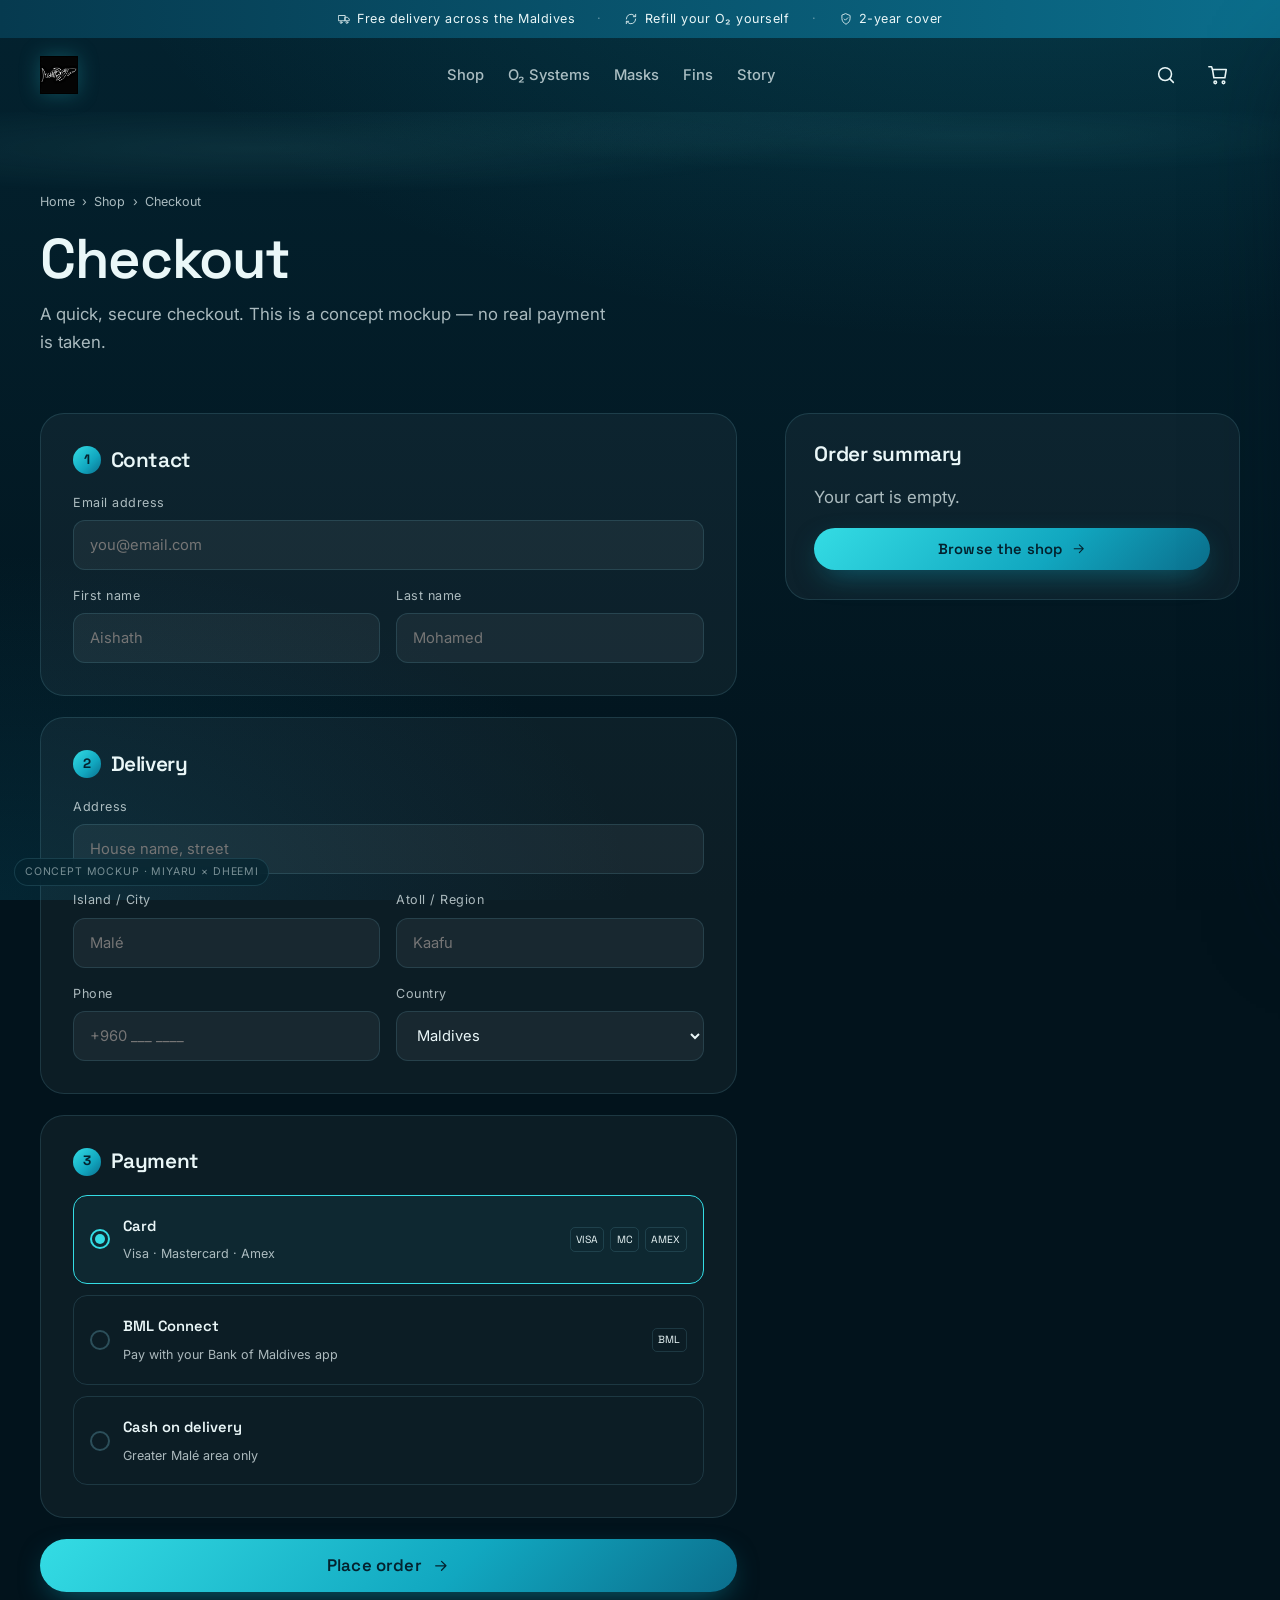
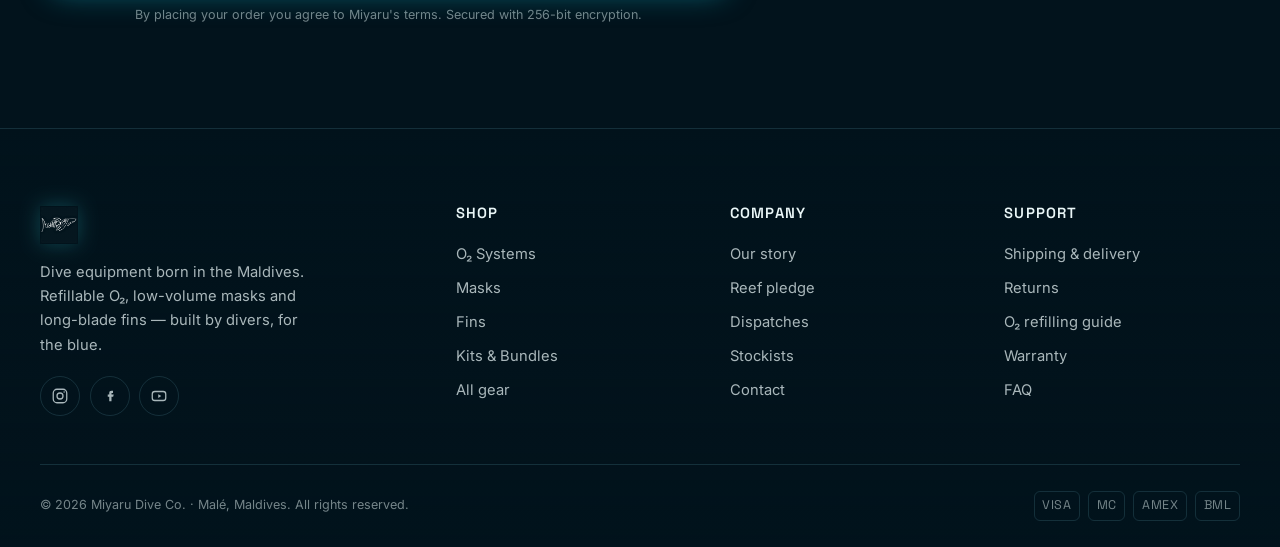
==== checkout.html @ 2f637803 "Miyaru dive-equipment mockup Static ocean-themed ecommerce concept: marketing home, shop, product de" ====
<!DOCTYPE html>
<html lang="en">
<head>
  <meta charset="UTF-8">
  <meta name="viewport" content="width=device-width, initial-scale=1, viewport-fit=cover">
  <title>Checkout · Miyaru Dive Equipment</title>
  <meta name="description" content="Secure checkout for your Miyaru dive gear.">
  <meta name="theme-color" content="#02131c">
  <link rel="icon" href="assets/favicon.svg" type="image/svg+xml">
  <link rel="preconnect" href="https://fonts.googleapis.com">
  <link rel="preconnect" href="https://fonts.gstatic.com" crossorigin>
  <link href="https://fonts.googleapis.com/css2?family=Inter:wght@400;500;600;700&family=Space+Grotesk:wght@400;500;600;700&display=swap" rel="stylesheet">
  <link rel="stylesheet" href="css/styles.css">
</head>
<body data-page="checkout" data-year="2026">

  <main>
    <section class="page-hero">
      <div class="caustics"></div>
      <div class="container wide">
        <nav class="breadcrumb"><a href="index.html">Home</a> <span>›</span> <a href="shop.html">Shop</a> <span>›</span> <span>Checkout</span></nav>
        <h1>Checkout</h1>
        <p>A quick, secure checkout. This is a concept mockup — no real payment is taken.</p>
      </div>
    </section>

    <section class="section" style="padding-top:0" id="checkoutPage">
      <div class="container wide checkout" id="checkout">
        <form id="checkoutForm" novalidate>
          <div class="co-card">
            <h3><span class="step-n">1</span> Contact</h3>
            <div class="form-grid">
              <div class="form-field full">
                <label for="co-email">Email address</label>
                <input id="co-email" type="email" required placeholder="you@email.com" autocomplete="email">
              </div>
              <div class="form-field">
                <label for="co-first">First name</label>
                <input id="co-first" type="text" required placeholder="Aishath" autocomplete="given-name">
              </div>
              <div class="form-field">
                <label for="co-last">Last name</label>
                <input id="co-last" type="text" required placeholder="Mohamed" autocomplete="family-name">
              </div>
            </div>
          </div>

          <div class="co-card">
            <h3><span class="step-n">2</span> Delivery</h3>
            <div class="form-grid">
              <div class="form-field full">
                <label for="co-address">Address</label>
                <input id="co-address" type="text" required placeholder="House name, street" autocomplete="street-address">
              </div>
              <div class="form-field">
                <label for="co-island">Island / City</label>
                <input id="co-island" type="text" required placeholder="Malé" autocomplete="address-level2">
              </div>
              <div class="form-field">
                <label for="co-atoll">Atoll / Region</label>
                <input id="co-atoll" type="text" placeholder="Kaafu" autocomplete="address-level1">
              </div>
              <div class="form-field">
                <label for="co-phone">Phone</label>
                <input id="co-phone" type="tel" required placeholder="+960 ___ ____" autocomplete="tel">
              </div>
              <div class="form-field">
                <label for="co-country">Country</label>
                <select id="co-country" autocomplete="country-name">
                  <option>Maldives</option>
                  <option>Sri Lanka</option>
                  <option>India</option>
                  <option>United Arab Emirates</option>
                  <option>Other (worldwide)</option>
                </select>
              </div>
            </div>
          </div>

          <div class="co-card">
            <h3><span class="step-n">3</span> Payment</h3>
            <div class="pay-methods" id="payMethods">
              <label class="pay-opt active">
                <span class="radio"></span>
                <span><span class="p-label">Card</span><br><span class="p-sub">Visa · Mastercard · Amex</span></span>
                <input type="radio" name="pay" value="card" checked hidden>
                <span class="p-icons"><span>VISA</span><span>MC</span><span>AMEX</span></span>
              </label>
              <label class="pay-opt">
                <span class="radio"></span>
                <span><span class="p-label">BML Connect</span><br><span class="p-sub">Pay with your Bank of Maldives app</span></span>
                <input type="radio" name="pay" value="bml" hidden>
                <span class="p-icons"><span>BML</span></span>
              </label>
              <label class="pay-opt">
                <span class="radio"></span>
                <span><span class="p-label">Cash on delivery</span><br><span class="p-sub">Greater Malé area only</span></span>
                <input type="radio" name="pay" value="cod" hidden>
              </label>
            </div>
          </div>

          <button class="btn btn-lg btn-block" type="submit" style="margin-top:1.3rem">
            Place order
            <svg class="ico" viewBox="0 0 24 24" fill="none" stroke="currentColor" stroke-width="1.7" stroke-linecap="round" stroke-linejoin="round"><path d="M5 12h14M13 6l6 6-6 6"/></svg>
          </button>
          <p class="form-note" style="text-align:center">By placing your order you agree to Miyaru's terms. Secured with 256-bit encryption.</p>
        </form>

        <aside class="summary" id="coSummary"><!-- rendered by app.js --></aside>
      </div>
    </section>
  </main>

  <script src="js/products.js"></script>
  <script src="js/app.js"></script>
</body>
</html>
---- css/styles.css ----
/* =====================================================================
   MIYARU — Dive Equipment, born in the Maldives
   Ocean-themed ecommerce mockup · vanilla CSS design system
   Author: GTS / Dheemi  ·  Mockup build
   --------------------------------------------------------------------
   Contents
   01 Tokens & theme
   02 Reset & base
   03 Typography
   04 Layout primitives (container, section, grid)
   05 Buttons & chips
   06 Ambient ocean effects (caustics, bubbles, waves, glow)
   07 Header / announcement / navigation (desktop + mobile)
   08 Hero
   09 Marquee
   10 Feature / value props
   11 Category cards
   12 Product cards & grids
   13 Split feature blocks
   14 Stats
   15 Gallery
   16 Testimonials
   17 CTA band & newsletter
   18 Footer
   19 Cart drawer, backdrop, toast
   20 Shop page (filters / toolbar)
   21 Product detail page
   22 Checkout page
   23 Reveal animations & motion preferences
   24 Responsive refinements
   ===================================================================== */

/* ---------- 01 Tokens & theme ---------- */
:root {
  /* Ocean palette */
  --abyss:   #02131c;
  --deep:    #04212e;
  --ocean:   #063a4f;
  --tide:    #0b6e8c;
  --lagoon:  #11a7c0;
  --aqua:    #34dce4;
  --aqua-2:  #6ff0ea;
  --foam:    #eaf7f8;
  --mist:    #b9d4d9;
  --sand:    #ece2cd;
  --coral:   #ff6f5e;
  --coral-2: #ff8a73;
  --ink:     #061019;
  --paper:   #f3fafb;
  --paper-2: #e6f1f3;

  /* Semantic */
  --bg:            var(--abyss);
  --text:          var(--foam);
  --text-soft:     rgba(234, 247, 248, 0.72);
  --text-faint:    rgba(234, 247, 248, 0.50);
  --line:          rgba(120, 200, 215, 0.16);
  --line-strong:   rgba(120, 200, 215, 0.30);
  --card:          rgba(255, 255, 255, 0.045);
  --card-2:        rgba(255, 255, 255, 0.07);
  --glass:         rgba(4, 24, 33, 0.55);

  /* Brand gradients */
  --grad-aqua:  linear-gradient(135deg, var(--aqua) 0%, var(--lagoon) 60%, var(--tide) 100%);
  --grad-deep:  linear-gradient(180deg, #03222f 0%, #02131c 100%);
  --grad-text:  linear-gradient(100deg, var(--aqua-2), var(--aqua) 45%, var(--lagoon));

  /* Type */
  --font-display: "Space Grotesk", "Inter", system-ui, sans-serif;
  --font-body:    "Inter", system-ui, -apple-system, "Segoe UI", Roboto, sans-serif;

  /* Fluid type scale */
  --fs-xs:   clamp(0.72rem, 0.69rem + 0.12vw, 0.80rem);
  --fs-sm:   clamp(0.82rem, 0.78rem + 0.18vw, 0.92rem);
  --fs-base: clamp(0.95rem, 0.91rem + 0.22vw, 1.05rem);
  --fs-md:   clamp(1.08rem, 1.00rem + 0.42vw, 1.30rem);
  --fs-lg:   clamp(1.30rem, 1.12rem + 0.85vw, 1.75rem);
  --fs-xl:   clamp(1.70rem, 1.30rem + 1.70vw, 2.55rem);
  --fs-2xl:  clamp(2.15rem, 1.55rem + 2.80vw, 3.50rem);
  --fs-3xl:  clamp(2.70rem, 1.70rem + 4.80vw, 5.20rem);

  /* Spacing */
  --space-1: 0.35rem;
  --space-2: 0.6rem;
  --space-3: 0.9rem;
  --space-4: 1.3rem;
  --space-5: 2rem;
  --space-6: 3rem;
  --space-7: clamp(3rem, 6vw, 6rem);
  --section-y: clamp(3.5rem, 8vw, 7.5rem);

  /* Geometry */
  --container: 1200px;
  --container-wide: 1340px;
  --radius-s: 10px;
  --radius:   16px;
  --radius-l: 24px;
  --radius-xl: 34px;

  /* Shadows */
  --shadow-s: 0 4px 16px rgba(0, 12, 20, 0.30);
  --shadow:   0 18px 50px -18px rgba(0, 18, 28, 0.65);
  --shadow-l: 0 40px 90px -30px rgba(0, 20, 32, 0.75);
  --glow:     0 0 0 1px rgba(52, 220, 228, 0.25), 0 14px 50px -10px rgba(17, 167, 192, 0.45);

  --header-h: 74px;
  --ease: cubic-bezier(0.16, 0.84, 0.32, 1);
  --ease-out: cubic-bezier(0.22, 1, 0.36, 1);
}

/* ---------- 02 Reset & base ---------- */
*, *::before, *::after { box-sizing: border-box; }
* { margin: 0; }

html {
  -webkit-text-size-adjust: 100%;
  text-size-adjust: 100%;
  scroll-behavior: smooth;
  scroll-padding-top: calc(var(--header-h) + 16px);
}

body {
  font-family: var(--font-body);
  font-size: var(--fs-base);
  line-height: 1.65;
  color: var(--text);
  background: var(--bg);
  overflow-x: hidden;
  -webkit-font-smoothing: antialiased;
  text-rendering: optimizeLegibility;
  min-height: 100vh;
  position: relative;
}

/* Deep-sea base wash applied behind everything */
body::before {
  content: "";
  position: fixed;
  inset: 0;
  z-index: -2;
  background:
    radial-gradient(120% 80% at 80% -10%, rgba(17, 167, 192, 0.18), transparent 60%),
    radial-gradient(90% 70% at 0% 100%, rgba(11, 110, 140, 0.20), transparent 55%),
    var(--grad-deep);
}

img, svg, video, picture { display: block; max-width: 100%; height: auto; }
img { border-style: none; }
/* Global icon default — any icon() SVG is constrained unless a more specific rule overrides */
svg.ico { width: 1.15em; height: 1.15em; flex: 0 0 auto; }
a { color: inherit; text-decoration: none; }
button { font: inherit; color: inherit; cursor: pointer; background: none; border: none; }
input, select, textarea { font: inherit; color: inherit; }
ul, ol { list-style: none; padding: 0; }
:focus-visible {
  outline: 2px solid var(--aqua);
  outline-offset: 3px;
  border-radius: 4px;
}
::selection { background: rgba(52, 220, 228, 0.30); color: #fff; }

/* ---------- 03 Typography ---------- */
h1, h2, h3, h4, h5 {
  font-family: var(--font-display);
  font-weight: 600;
  line-height: 1.07;
  letter-spacing: -0.02em;
  color: var(--foam);
  text-wrap: balance;
}
h1 { font-size: var(--fs-3xl); }
h2 { font-size: var(--fs-2xl); }
h3 { font-size: var(--fs-lg); }
p { text-wrap: pretty; }

.eyebrow {
  display: inline-flex;
  align-items: center;
  gap: 0.6em;
  font-family: var(--font-display);
  font-size: var(--fs-xs);
  font-weight: 600;
  letter-spacing: 0.22em;
  text-transform: uppercase;
  color: var(--aqua);
}
.eyebrow::before {
  content: "";
  width: 26px; height: 2px;
  background: var(--grad-aqua);
  border-radius: 2px;
}
.eyebrow.center::before { display: none; }

.lede { font-size: var(--fs-md); color: var(--text-soft); max-width: 56ch; }
.text-grad {
  background: var(--grad-text);
  -webkit-background-clip: text;
  background-clip: text;
  color: transparent;
}
.muted { color: var(--text-soft); }

/* ---------- 04 Layout primitives ---------- */
.container {
  width: 100%;
  max-width: var(--container);
  margin-inline: auto;
  padding-inline: clamp(1.1rem, 4vw, 2.5rem);
}
.container.wide { max-width: var(--container-wide); }
.section { padding-block: var(--section-y); position: relative; }
.section.tight { padding-block: clamp(2.5rem, 5vw, 4rem); }

.section-head { max-width: 62ch; margin-bottom: clamp(2rem, 4vw, 3.2rem); }
.section-head.center { margin-inline: auto; text-align: center; }
.section-head .eyebrow { margin-bottom: var(--space-3); }
.section-head h2 { margin-bottom: var(--space-3); }

.split-head {
  display: flex;
  align-items: flex-end;
  justify-content: space-between;
  gap: var(--space-4);
  flex-wrap: wrap;
  margin-bottom: clamp(1.8rem, 3.5vw, 3rem);
}
.split-head .eyebrow { margin-bottom: var(--space-2); }

.grid { display: grid; gap: clamp(1rem, 2.2vw, 1.8rem); }
.cols-2 { grid-template-columns: repeat(2, minmax(0, 1fr)); }
.cols-3 { grid-template-columns: repeat(3, minmax(0, 1fr)); }
.cols-4 { grid-template-columns: repeat(4, minmax(0, 1fr)); }

.surface-light {
  background:
    radial-gradient(100% 120% at 90% 0%, rgba(17, 167, 192, 0.08), transparent 55%),
    linear-gradient(180deg, #f6fbfc 0%, #e9f3f5 100%);
  color: var(--ink);
}
.surface-light h1, .surface-light h2, .surface-light h3, .surface-light h4 { color: #062430; }
.surface-light .lede, .surface-light .muted { color: #3a5560; }
.surface-light .eyebrow { color: var(--tide); }

/* ---------- 05 Buttons & chips ---------- */
.btn {
  --btn-bg: var(--grad-aqua);
  display: inline-flex;
  align-items: center;
  justify-content: center;
  gap: 0.6em;
  padding: 0.92em 1.6em;
  font-family: var(--font-display);
  font-weight: 600;
  font-size: var(--fs-sm);
  letter-spacing: 0.01em;
  line-height: 1;
  border-radius: 100px;
  color: #04222e;
  background: var(--btn-bg);
  white-space: nowrap;
  transition: transform 0.4s var(--ease), box-shadow 0.4s var(--ease), filter 0.3s ease;
  box-shadow: 0 10px 30px -10px rgba(17, 167, 192, 0.6);
  position: relative;
  isolation: isolate;
}
.btn:hover { transform: translateY(-2px); box-shadow: 0 16px 42px -10px rgba(52, 220, 228, 0.7); }
.btn:active { transform: translateY(0); }
.btn .ico { width: 1.05em; height: 1.05em; }

.btn-ghost {
  --btn-bg: transparent;
  color: var(--foam);
  border: 1px solid var(--line-strong);
  box-shadow: none;
  backdrop-filter: blur(6px);
}
.btn-ghost:hover {
  border-color: var(--aqua);
  background: rgba(52, 220, 228, 0.08);
  box-shadow: none;
}
.btn-coral { --btn-bg: linear-gradient(135deg, var(--coral-2), var(--coral)); color: #fff; box-shadow: 0 10px 30px -10px rgba(255, 111, 94, 0.6); }
.btn-coral:hover { box-shadow: 0 16px 42px -10px rgba(255, 111, 94, 0.7); }
.btn-dark { --btn-bg: #062430; color: var(--foam); }
.btn-block { width: 100%; }
.btn-lg { padding: 1.05em 1.9em; font-size: var(--fs-base); }
.btn-sm { padding: 0.7em 1.15em; font-size: var(--fs-xs); }
.btn:disabled, .btn[aria-disabled="true"] { opacity: 0.5; pointer-events: none; }

.link-arrow {
  display: inline-flex;
  align-items: center;
  gap: 0.5em;
  font-family: var(--font-display);
  font-weight: 600;
  font-size: var(--fs-sm);
  color: var(--aqua);
  transition: gap 0.3s var(--ease);
}
.link-arrow svg { width: 1.1em; height: 1.1em; transition: transform 0.3s var(--ease); }
.link-arrow:hover { gap: 0.8em; }
.link-arrow:hover svg { transform: translateX(3px); }
.surface-light .link-arrow { color: var(--tide); }

.chip {
  display: inline-flex;
  align-items: center;
  gap: 0.45em;
  padding: 0.4em 0.85em;
  font-size: var(--fs-xs);
  font-weight: 600;
  letter-spacing: 0.04em;
  border-radius: 100px;
  border: 1px solid var(--line);
  background: var(--card);
  color: var(--text-soft);
}
.chip .dot { width: 6px; height: 6px; border-radius: 50%; background: var(--aqua); box-shadow: 0 0 8px var(--aqua); }

.badge {
  position: absolute;
  top: 0.9rem;
  left: 0.9rem;
  z-index: 3;
  padding: 0.36em 0.75em;
  font-family: var(--font-display);
  font-size: 0.68rem;
  font-weight: 600;
  letter-spacing: 0.08em;
  text-transform: uppercase;
  border-radius: 100px;
  color: #04222e;
  background: var(--aqua);
  box-shadow: 0 6px 18px -6px rgba(52, 220, 228, 0.7);
}
.badge.coral { background: var(--coral); color: #fff; box-shadow: 0 6px 18px -6px rgba(255, 111, 94, 0.7); }
.badge.sand  { background: var(--sand); color: #4a3e22; }

/* ---------- 06 Ambient ocean effects ---------- */
/* Caustic light shimmer layer */
.caustics {
  position: absolute;
  inset: 0;
  pointer-events: none;
  z-index: 0;
  opacity: 0.5;
  background:
    radial-gradient(60% 22% at 20% 12%, rgba(120, 240, 240, 0.16), transparent 70%),
    radial-gradient(50% 18% at 75% 8%, rgba(120, 240, 240, 0.12), transparent 70%),
    radial-gradient(40% 30% at 50% -5%, rgba(120, 240, 240, 0.10), transparent 70%);
  mix-blend-mode: screen;
  animation: caustic-drift 18s ease-in-out infinite alternate;
}
@keyframes caustic-drift {
  0%   { transform: translate3d(-2%, 0, 0) scale(1.02); opacity: 0.35; }
  50%  { opacity: 0.6; }
  100% { transform: translate3d(3%, 1.5%, 0) scale(1.08); opacity: 0.4; }
}

/* Light-ray sweep */
.light-rays {
  position: absolute;
  inset: -20% 0 auto 0;
  height: 140%;
  pointer-events: none;
  z-index: 0;
  background: conic-gradient(from 200deg at 60% -10%,
    transparent 0deg,
    rgba(120, 240, 240, 0.08) 20deg,
    transparent 40deg,
    rgba(120, 240, 240, 0.06) 70deg,
    transparent 100deg);
  filter: blur(6px);
  mix-blend-mode: screen;
  opacity: 0.7;
  animation: ray-sway 14s ease-in-out infinite alternate;
  transform-origin: 60% 0;
}
@keyframes ray-sway {
  from { transform: rotate(-4deg) scaleY(1); }
  to   { transform: rotate(4deg) scaleY(1.05); }
}

/* Bubbles (JS-generated .bubble elements inside .bubbles) */
.bubbles { position: absolute; inset: 0; overflow: hidden; pointer-events: none; z-index: 1; }
.bubble {
  position: absolute;
  bottom: -10%;
  border-radius: 50%;
  background: radial-gradient(circle at 30% 30%, rgba(255,255,255,0.6), rgba(120,240,240,0.10) 60%, transparent 70%);
  border: 1px solid rgba(255, 255, 255, 0.12);
  animation: bubble-rise linear infinite;
  will-change: transform, opacity;
}
@keyframes bubble-rise {
  0%   { transform: translateY(0) translateX(0) scale(0.6); opacity: 0; }
  10%  { opacity: 0.8; }
  50%  { transform: translateY(-55vh) translateX(14px) scale(1); }
  90%  { opacity: 0.5; }
  100% { transform: translateY(-110vh) translateX(-10px) scale(1.05); opacity: 0; }
}

/* Wave divider */
.wave-divider { position: relative; line-height: 0; width: 100%; overflow: hidden; }
.wave-divider svg { width: 100%; height: clamp(40px, 7vw, 90px); display: block; }
.wave-divider .w-fill { fill: var(--paper); }
.wave-divider.flip svg { transform: rotate(180deg); }
.wave-divider.to-dark .w-fill { fill: var(--abyss); }

/* Soft floating shark/manta silhouette accent */
.silhouette {
  position: absolute;
  pointer-events: none;
  z-index: 0;
  opacity: 0.10;
  color: var(--aqua);
  animation: drift 26s ease-in-out infinite alternate;
}
@keyframes drift {
  from { transform: translate3d(0, 0, 0) rotate(-2deg); }
  to   { transform: translate3d(28px, -22px, 0) rotate(3deg); }
}

/* ---------- 07 Header / announcement / nav ---------- */
.announce {
  position: relative;
  z-index: 60;
  background: linear-gradient(90deg, var(--ocean), var(--tide));
  color: var(--foam);
  font-size: var(--fs-xs);
  letter-spacing: 0.04em;
}
.announce .container {
  display: flex;
  align-items: center;
  justify-content: center;
  gap: 1.4rem;
  min-height: 38px;
  padding-block: 0.4rem;
  text-align: center;
}
.announce .a-item { display: inline-flex; align-items: center; gap: 0.5em; white-space: nowrap; }
.announce .a-item svg { width: 14px; height: 14px; opacity: 0.85; }
.announce .a-sep { opacity: 0.4; }

.site-header {
  position: sticky;
  top: 0;
  z-index: 50;
  transition: background 0.4s var(--ease), box-shadow 0.4s var(--ease), backdrop-filter 0.4s var(--ease);
}
.site-header .bar {
  display: flex;
  align-items: center;
  gap: var(--space-4);
  min-height: var(--header-h);
  padding-block: 0.5rem;
}
.site-header.scrolled {
  background: var(--glass);
  backdrop-filter: blur(16px) saturate(140%);
  -webkit-backdrop-filter: blur(16px) saturate(140%);
  box-shadow: 0 10px 40px -22px rgba(0, 0, 0, 0.8);
  border-bottom: 1px solid var(--line);
}

.brand { display: inline-flex; align-items: center; gap: 0.7rem; flex-shrink: 0; }
.brand img {
  height: 38px;
  width: auto;
  mix-blend-mode: screen; /* drops the black logo background on dark header */
  filter: drop-shadow(0 0 10px rgba(52, 220, 228, 0.25));
}
.brand .wordmark {
  font-family: var(--font-display);
  font-weight: 600;
  font-size: 1.15rem;
  letter-spacing: 0.32em;
  text-transform: uppercase;
  color: var(--foam);
}

.nav { display: flex; align-items: center; gap: clamp(0.4rem, 1.4vw, 1.1rem); margin-inline: auto; }
.nav a {
  position: relative;
  padding: 0.5rem 0.2rem;
  font-size: var(--fs-sm);
  font-weight: 500;
  color: var(--text-soft);
  transition: color 0.25s ease;
}
.nav a::after {
  content: "";
  position: absolute;
  left: 0; right: 0; bottom: -2px;
  height: 2px;
  background: var(--grad-aqua);
  border-radius: 2px;
  transform: scaleX(0);
  transform-origin: left;
  transition: transform 0.35s var(--ease);
}
.nav a:hover, .nav a[aria-current="page"] { color: var(--foam); }
.nav a:hover::after, .nav a[aria-current="page"]::after { transform: scaleX(1); }

.header-actions { display: flex; align-items: center; gap: 0.5rem; flex-shrink: 0; }
.icon-btn {
  display: inline-flex;
  align-items: center;
  justify-content: center;
  width: 44px; height: 44px;
  border-radius: 50%;
  color: var(--foam);
  border: 1px solid transparent;
  transition: background 0.25s ease, border-color 0.25s ease, transform 0.25s ease;
  position: relative;
}
.icon-btn:hover { background: var(--card-2); border-color: var(--line); }
.icon-btn svg { width: 22px; height: 22px; }
.cart-count {
  position: absolute;
  top: 4px; right: 2px;
  min-width: 18px; height: 18px;
  padding: 0 4px;
  display: inline-flex; align-items: center; justify-content: center;
  font-family: var(--font-display);
  font-size: 0.66rem;
  font-weight: 700;
  border-radius: 100px;
  background: var(--coral);
  color: #fff;
  box-shadow: 0 0 0 2px var(--abyss);
  transform: scale(0);
  transition: transform 0.3s var(--ease);
}
.cart-count.show { transform: scale(1); }
.cart-count.bump { animation: bump 0.45s var(--ease); }
@keyframes bump { 0%,100% { transform: scale(1);} 40% { transform: scale(1.4);} }

.hamburger { display: none; }
.hamburger span {
  display: block;
  width: 22px; height: 2px;
  background: var(--foam);
  border-radius: 2px;
  transition: transform 0.35s var(--ease), opacity 0.25s ease;
}
.hamburger span + span { margin-top: 5px; }
body.nav-open .hamburger span:nth-child(1) { transform: translateY(7px) rotate(45deg); }
body.nav-open .hamburger span:nth-child(2) { opacity: 0; }
body.nav-open .hamburger span:nth-child(3) { transform: translateY(-7px) rotate(-45deg); }

/* Mobile nav overlay */
.nav-overlay {
  position: fixed;
  inset: 0;
  z-index: 45;
  background: linear-gradient(180deg, rgba(2,19,28,0.98), rgba(4,33,46,0.98));
  backdrop-filter: blur(14px);
  -webkit-backdrop-filter: blur(14px);
  display: flex;
  flex-direction: column;
  justify-content: center;
  padding: calc(var(--header-h) + 2rem) clamp(1.5rem, 8vw, 4rem) 3rem;
  opacity: 0;
  visibility: hidden;
  transform: translateY(-12px);
  transition: opacity 0.4s var(--ease), transform 0.4s var(--ease), visibility 0.4s;
  overflow-y: auto;
}
body.nav-open .nav-overlay { opacity: 1; visibility: visible; transform: translateY(0); }
.nav-overlay nav { display: flex; flex-direction: column; gap: 0.4rem; }
.nav-overlay a {
  font-family: var(--font-display);
  font-size: clamp(1.6rem, 7vw, 2.4rem);
  font-weight: 600;
  letter-spacing: -0.01em;
  color: var(--foam);
  padding: 0.4rem 0;
  border-bottom: 1px solid var(--line);
  display: flex;
  justify-content: space-between;
  align-items: center;
  opacity: 0;
  transform: translateX(-16px);
}
body.nav-open .nav-overlay a { animation: nav-in 0.5s var(--ease) forwards; }
body.nav-open .nav-overlay a:nth-child(1) { animation-delay: 0.08s; }
body.nav-open .nav-overlay a:nth-child(2) { animation-delay: 0.14s; }
body.nav-open .nav-overlay a:nth-child(3) { animation-delay: 0.20s; }
body.nav-open .nav-overlay a:nth-child(4) { animation-delay: 0.26s; }
body.nav-open .nav-overlay a:nth-child(5) { animation-delay: 0.32s; }
body.nav-open .nav-overlay a:nth-child(6) { animation-delay: 0.38s; }
@keyframes nav-in { to { opacity: 1; transform: translateX(0); } }
.nav-overlay a span { color: var(--aqua); font-size: 1rem; }
.nav-overlay a svg { width: 24px; height: 24px; color: var(--aqua); flex: 0 0 auto; }
.nav-overlay .ov-foot { margin-top: 2rem; display: flex; flex-direction: column; gap: 1rem; }
.nav-overlay .ov-social { display: flex; gap: 0.8rem; }

/* ---------- 08 Hero ---------- */
.hero {
  position: relative;
  min-height: min(92vh, 880px);
  display: flex;
  align-items: center;
  overflow: hidden;
  isolation: isolate;
}
.hero-media { position: absolute; inset: 0; z-index: -1; }
.hero-media img {
  width: 100%; height: 100%;
  object-fit: cover;
  object-position: center 40%;
  transform: scale(1.08);
  will-change: transform;
}
.hero-media::after {
  content: "";
  position: absolute; inset: 0;
  background:
    linear-gradient(180deg, rgba(2,19,28,0.55) 0%, rgba(2,19,28,0.25) 35%, rgba(2,19,28,0.78) 100%),
    linear-gradient(95deg, rgba(2,19,28,0.85) 0%, rgba(2,19,28,0.25) 55%, transparent 100%);
}
.hero-inner { position: relative; z-index: 2; padding-block: clamp(5rem, 12vh, 8rem); max-width: 48rem; }
.hero h1 { margin: 0.6rem 0 1.2rem; }
.hero .lede { margin-bottom: 2rem; }
.hero-cta { display: flex; flex-wrap: wrap; gap: 0.9rem; }
.hero-stats {
  display: flex;
  flex-wrap: wrap;
  gap: clamp(1.2rem, 4vw, 2.8rem);
  margin-top: clamp(2.2rem, 5vw, 3.4rem);
  padding-top: 1.6rem;
  border-top: 1px solid var(--line);
}
.hero-stats .s-val { font-family: var(--font-display); font-size: var(--fs-lg); font-weight: 600; color: var(--foam); }
.hero-stats .s-lbl { font-size: var(--fs-xs); color: var(--text-soft); letter-spacing: 0.04em; }
.scroll-hint {
  position: absolute;
  bottom: 1.4rem; left: 50%;
  transform: translateX(-50%);
  z-index: 3;
  display: flex; flex-direction: column; align-items: center; gap: 0.5rem;
  font-size: var(--fs-xs);
  letter-spacing: 0.2em;
  text-transform: uppercase;
  color: var(--text-faint);
}
.scroll-hint .mouse {
  width: 22px; height: 36px;
  border: 1.5px solid var(--line-strong);
  border-radius: 100px;
  position: relative;
}
.scroll-hint .mouse::after {
  content: "";
  position: absolute; top: 7px; left: 50%;
  width: 3px; height: 7px;
  margin-left: -1.5px;
  border-radius: 100px;
  background: var(--aqua);
  animation: scroll-dot 1.8s ease-in-out infinite;
}
@keyframes scroll-dot { 0% { opacity: 0; transform: translateY(0);} 30% {opacity:1;} 70%{opacity:1;} 100%{opacity:0;transform:translateY(12px);} }

/* ---------- 09 Marquee ---------- */
.marquee {
  border-block: 1px solid var(--line);
  background: rgba(255,255,255,0.02);
  overflow: hidden;
  padding-block: clamp(0.9rem, 2vw, 1.3rem);
}
.marquee-track {
  display: flex;
  align-items: center;
  gap: 2.5rem;
  width: max-content;
  animation: marquee 32s linear infinite;
}
.marquee:hover .marquee-track { animation-play-state: paused; }
.marquee-track .m-item {
  display: inline-flex; align-items: center; gap: 0.7rem;
  font-family: var(--font-display);
  font-size: var(--fs-md);
  font-weight: 500;
  letter-spacing: 0.02em;
  color: var(--text-soft);
  white-space: nowrap;
}
.marquee-track .m-item svg { width: 20px; height: 20px; color: var(--aqua); }
.marquee-track .m-star { color: var(--aqua); }
@keyframes marquee { to { transform: translateX(-50%); } }

/* ---------- 10 Feature / value props ---------- */
.feature-card {
  position: relative;
  padding: clamp(1.4rem, 3vw, 2rem);
  border-radius: var(--radius-l);
  background: var(--card);
  border: 1px solid var(--line);
  overflow: hidden;
  transition: transform 0.5s var(--ease), border-color 0.4s ease, background 0.4s ease;
}
.feature-card:hover { transform: translateY(-6px); border-color: var(--line-strong); background: var(--card-2); }
.feature-card .f-ico {
  width: 54px; height: 54px;
  display: grid; place-items: center;
  border-radius: 14px;
  background: rgba(52, 220, 228, 0.12);
  border: 1px solid var(--line-strong);
  color: var(--aqua);
  margin-bottom: var(--space-4);
}
.feature-card .f-ico svg { width: 26px; height: 26px; }
.feature-card h3 { font-size: var(--fs-md); margin-bottom: 0.5rem; }
.feature-card p { font-size: var(--fs-sm); color: var(--text-soft); }
.feature-card::after {
  content: "";
  position: absolute; inset: 0;
  background: radial-gradient(80% 60% at 100% 0%, rgba(52,220,228,0.10), transparent 60%);
  opacity: 0; transition: opacity 0.4s ease;
}
.feature-card:hover::after { opacity: 1; }

/* ---------- 11 Category cards ---------- */
.cat-card {
  position: relative;
  display: flex;
  flex-direction: column;
  justify-content: flex-end;
  min-height: clamp(280px, 38vw, 420px);
  border-radius: var(--radius-l);
  overflow: hidden;
  isolation: isolate;
  color: var(--foam);
  border: 1px solid var(--line);
}
.cat-card img {
  position: absolute; inset: 0;
  width: 100%; height: 100%;
  object-fit: cover;
  z-index: -2;
  transition: transform 0.9s var(--ease);
}
.cat-card::after {
  content: "";
  position: absolute; inset: 0; z-index: -1;
  background: linear-gradient(180deg, rgba(2,19,28,0.1) 0%, rgba(2,19,28,0.45) 50%, rgba(2,19,28,0.92) 100%);
}
.cat-card:hover img { transform: scale(1.07); }
.cat-card .c-body { padding: clamp(1.3rem, 3vw, 1.9rem); }
.cat-card .c-count { font-size: var(--fs-xs); color: var(--aqua); letter-spacing: 0.14em; text-transform: uppercase; }
.cat-card h3 { font-size: var(--fs-lg); margin: 0.3rem 0 0.4rem; }
.cat-card p { font-size: var(--fs-sm); color: var(--text-soft); margin-bottom: 1rem; max-width: 34ch; }
.cat-card .c-go {
  display: inline-flex; align-items: center; justify-content: center;
  width: 42px; height: 42px; border-radius: 50%;
  border: 1px solid var(--line-strong);
  color: var(--foam);
  transition: background 0.3s ease, transform 0.3s ease;
}
.cat-card .c-go svg { width: 18px; height: 18px; }
.cat-card:hover .c-go { background: var(--aqua); color: #04222e; transform: rotate(-45deg); }
.cat-card.tall { grid-row: span 2; }

/* ---------- 12 Product cards & grids ---------- */
.product-grid {
  display: grid;
  grid-template-columns: repeat(auto-fill, minmax(min(100%, 250px), 1fr));
  gap: clamp(1rem, 2.4vw, 1.8rem);
}
.product-card {
  position: relative;
  display: flex;
  flex-direction: column;
  background: rgba(255,255,255,0.04);
  border: 1px solid var(--line);
  border-radius: var(--radius-l);
  overflow: hidden;
  transition: transform 0.5s var(--ease), border-color 0.4s ease, box-shadow 0.5s var(--ease);
}
.product-card:hover { transform: translateY(-6px); border-color: var(--line-strong); box-shadow: var(--shadow); }
.product-card .p-media {
  position: relative;
  aspect-ratio: 4 / 5;
  overflow: hidden;
  background: linear-gradient(160deg, #07303f, #041b26);
}
.product-card .p-media img {
  width: 100%; height: 100%;
  object-fit: cover;
  transition: transform 0.8s var(--ease);
}
.product-card:hover .p-media img { transform: scale(1.06); }
.product-card .p-quick {
  position: absolute;
  left: 0.8rem; right: 0.8rem; bottom: 0.8rem;
  z-index: 4;
  transform: translateY(130%);
  opacity: 0;
  transition: transform 0.45s var(--ease), opacity 0.45s var(--ease);
}
.product-card:hover .p-quick, .product-card:focus-within .p-quick { transform: translateY(0); opacity: 1; }
.product-card .p-body { padding: clamp(1rem, 2vw, 1.3rem); display: flex; flex-direction: column; gap: 0.35rem; flex: 1; }
.product-card .p-cat { font-size: var(--fs-xs); letter-spacing: 0.1em; text-transform: uppercase; color: var(--aqua); }
.product-card .p-name { font-family: var(--font-display); font-weight: 600; font-size: var(--fs-md); line-height: 1.2; color: var(--foam); }
.product-card .p-name a { display: block; }
.product-card .p-desc { font-size: var(--fs-sm); color: var(--text-soft); display: -webkit-box; -webkit-line-clamp: 2; -webkit-box-orient: vertical; line-clamp: 2; overflow: hidden; }
.product-card .p-foot { margin-top: auto; padding-top: 0.7rem; display: flex; align-items: center; justify-content: space-between; gap: 0.6rem; }
.price { font-family: var(--font-display); font-weight: 600; font-size: var(--fs-md); color: var(--foam); display: inline-flex; align-items: baseline; gap: 0.5em; }
.price .was { font-size: 0.78em; color: var(--text-faint); text-decoration: line-through; font-weight: 400; }
.surface-light .price { color: #062430; }
.stars { display: inline-flex; gap: 1px; color: var(--aqua); }
.stars svg { width: 14px; height: 14px; }
.rating-row { display: inline-flex; align-items: center; gap: 0.4rem; font-size: var(--fs-xs); color: var(--text-soft); }

/* Add-to-cart icon button used on cards */
.add-btn {
  display: inline-flex; align-items: center; justify-content: center;
  width: 42px; height: 42px;
  border-radius: 12px;
  background: var(--grad-aqua);
  color: #04222e;
  flex-shrink: 0;
  transition: transform 0.3s var(--ease), box-shadow 0.3s ease;
  box-shadow: 0 8px 22px -10px rgba(52,220,228,0.7);
}
.add-btn:hover { transform: translateY(-2px) scale(1.05); }
.add-btn svg { width: 20px; height: 20px; }

/* ---------- 13 Split feature blocks ---------- */
.split {
  display: grid;
  grid-template-columns: minmax(0, 1fr) minmax(0, 1fr);
  gap: clamp(1.6rem, 4vw, 4rem);
  align-items: center;
}
.split.reverse .split-media { order: 2; }
.split-media {
  position: relative;
  border-radius: var(--radius-xl);
  overflow: hidden;
  aspect-ratio: 4 / 3.4;
  box-shadow: var(--shadow-l);
}
.split-media img { width: 100%; height: 100%; object-fit: cover; }
.split-media .float-card {
  position: absolute;
  bottom: 1.1rem; left: 1.1rem; right: 1.1rem;
  display: flex; align-items: center; gap: 0.9rem;
  padding: 0.9rem 1.1rem;
  border-radius: var(--radius);
  background: var(--glass);
  backdrop-filter: blur(14px);
  -webkit-backdrop-filter: blur(14px);
  border: 1px solid var(--line);
}
.float-card .fc-ico { width: 42px; height: 42px; display: grid; place-items: center; border-radius: 12px; background: rgba(52,220,228,0.16); color: var(--aqua); flex-shrink: 0; }
.float-card .fc-ico svg { width: 22px; height: 22px; }
.float-card .fc-t { font-family: var(--font-display); font-weight: 600; font-size: var(--fs-sm); color: var(--foam); }
.float-card .fc-s { font-size: var(--fs-xs); color: var(--text-soft); }

.tick-list { display: flex; flex-direction: column; gap: 0.9rem; margin-top: 1.6rem; }
.tick-list li { display: flex; gap: 0.8rem; font-size: var(--fs-sm); color: var(--text-soft); }
.tick-list .tk {
  flex-shrink: 0;
  width: 24px; height: 24px; border-radius: 50%;
  display: grid; place-items: center;
  background: rgba(52,220,228,0.14);
  color: var(--aqua);
}
.tick-list .tk svg { width: 14px; height: 14px; }
.tick-list strong { color: var(--foam); font-weight: 600; }
.surface-light .tick-list strong { color: #062430; }
.surface-light .tick-list li { color: #3a5560; }

/* ---------- 14 Stats ---------- */
.stat-band { display: grid; grid-template-columns: repeat(4, minmax(0, 1fr)); gap: clamp(1rem, 3vw, 2rem); text-align: center; }
.stat .s-num { font-family: var(--font-display); font-weight: 600; font-size: var(--fs-2xl); line-height: 1; }
.stat .s-num .text-grad { display: inline; }
.stat .s-lbl { margin-top: 0.5rem; font-size: var(--fs-sm); color: var(--text-soft); }

/* ---------- 15 Gallery ---------- */
.gallery {
  display: grid;
  grid-template-columns: repeat(4, minmax(0, 1fr));
  grid-auto-rows: clamp(120px, 16vw, 200px);
  gap: clamp(0.6rem, 1.4vw, 1rem);
}
.gallery a {
  position: relative;
  overflow: hidden;
  border-radius: var(--radius);
  border: 1px solid var(--line);
}
.gallery img { width: 100%; height: 100%; object-fit: cover; transition: transform 0.8s var(--ease); }
.gallery a:hover img { transform: scale(1.08); }
.gallery a::after { content: ""; position: absolute; inset: 0; background: linear-gradient(180deg, transparent 40%, rgba(2,19,28,0.5)); opacity: 0; transition: opacity 0.4s ease; }
.gallery a:hover::after { opacity: 1; }
.g-wide { grid-column: span 2; }
.g-tall { grid-row: span 2; }

/* ---------- 16 Testimonials ---------- */
.testi {
  padding: clamp(1.5rem, 3vw, 2.2rem);
  border-radius: var(--radius-l);
  background: var(--card);
  border: 1px solid var(--line);
  display: flex;
  flex-direction: column;
  gap: 1rem;
  height: 100%;
}
.testi .stars { margin-bottom: 0.2rem; }
.testi blockquote { font-size: var(--fs-md); line-height: 1.5; color: var(--foam); font-family: var(--font-display); font-weight: 400; }
.testi .t-who { display: flex; align-items: center; gap: 0.8rem; margin-top: auto; }
.testi .t-av { width: 44px; height: 44px; border-radius: 50%; background: var(--grad-aqua); display: grid; place-items: center; font-family: var(--font-display); font-weight: 700; color: #04222e; flex-shrink: 0; }
.testi .t-name { font-weight: 600; font-size: var(--fs-sm); color: var(--foam); }
.testi .t-role { font-size: var(--fs-xs); color: var(--text-soft); }

/* ---------- 17 CTA band & newsletter ---------- */
.cta-band {
  position: relative;
  border-radius: var(--radius-xl);
  overflow: hidden;
  isolation: isolate;
  padding: clamp(2.5rem, 6vw, 5rem);
  text-align: center;
  border: 1px solid var(--line);
}
.cta-band img { position: absolute; inset: 0; width: 100%; height: 100%; object-fit: cover; z-index: -2; }
.cta-band::after { content: ""; position: absolute; inset: 0; z-index: -1; background: linear-gradient(180deg, rgba(2,19,28,0.7), rgba(4,33,46,0.85)); }
.cta-band h2 { margin-bottom: 1rem; }
.cta-band .lede { margin: 0 auto 2rem; }
.cta-band .hero-cta { justify-content: center; }

.newsletter {
  display: grid;
  grid-template-columns: minmax(0, 1.1fr) minmax(0, 1fr);
  gap: clamp(1.5rem, 4vw, 3rem);
  align-items: center;
  padding: clamp(1.8rem, 4vw, 3rem);
  border-radius: var(--radius-xl);
  background: var(--card);
  border: 1px solid var(--line);
}
.subscribe { display: flex; gap: 0.6rem; flex-wrap: wrap; }
.subscribe .field { flex: 1 1 220px; min-width: 0; }
.field {
  display: flex; align-items: center; gap: 0.6rem;
  padding: 0 1rem;
  height: 52px;
  border-radius: 100px;
  background: rgba(255,255,255,0.05);
  border: 1px solid var(--line);
  transition: border-color 0.3s ease, background 0.3s ease;
}
.field:focus-within { border-color: var(--aqua); background: rgba(52,220,228,0.06); }
.field svg { width: 18px; height: 18px; color: var(--text-soft); flex-shrink: 0; }
.field input { flex: 1; min-width: 0; background: none; border: none; outline: none; color: var(--foam); font-size: var(--fs-sm); }
.field input::placeholder { color: var(--text-faint); }
.form-note { font-size: var(--fs-xs); color: var(--text-faint); margin-top: 0.8rem; }

/* ---------- 18 Footer ---------- */
.site-footer { position: relative; border-top: 1px solid var(--line); background: linear-gradient(180deg, transparent, rgba(2,19,28,0.6)); padding-top: var(--space-7); }
.footer-grid { display: grid; grid-template-columns: minmax(0, 1.6fr) repeat(3, minmax(0, 1fr)); gap: clamp(1.6rem, 3vw, 3rem); padding-bottom: var(--space-6); }
.footer-brand .brand { margin-bottom: 1rem; }
.footer-brand p { font-size: var(--fs-sm); color: var(--text-soft); max-width: 32ch; margin-bottom: 1.2rem; }
.footer-col h4 { font-family: var(--font-display); font-size: var(--fs-sm); letter-spacing: 0.08em; text-transform: uppercase; color: var(--foam); margin-bottom: 1rem; }
.footer-col a { display: block; font-size: var(--fs-sm); color: var(--text-soft); padding: 0.3rem 0; transition: color 0.25s ease, padding-left 0.25s ease; }
.footer-col a:hover { color: var(--aqua); padding-left: 5px; }
.social { display: flex; gap: 0.6rem; }
.social a {
  width: 40px; height: 40px; border-radius: 50%;
  display: grid; place-items: center;
  border: 1px solid var(--line);
  color: var(--text-soft);
  transition: all 0.3s ease;
}
.social a:hover { color: #04222e; background: var(--aqua); border-color: var(--aqua); transform: translateY(-3px); }
.social svg { width: 18px; height: 18px; }
.footer-bottom {
  display: flex; align-items: center; justify-content: space-between; flex-wrap: wrap; gap: 1rem;
  padding-block: 1.6rem;
  border-top: 1px solid var(--line);
  font-size: var(--fs-xs);
  color: var(--text-faint);
}
.footer-bottom .pays { display: flex; gap: 0.5rem; align-items: center; }
.footer-bottom .pays span { padding: 0.3em 0.6em; border: 1px solid var(--line); border-radius: 6px; font-family: var(--font-display); letter-spacing: 0.05em; }

/* ---------- 19 Cart drawer, backdrop, toast ---------- */
.backdrop {
  position: fixed; inset: 0; z-index: 70;
  background: rgba(1, 12, 18, 0.6);
  backdrop-filter: blur(4px);
  opacity: 0; visibility: hidden;
  transition: opacity 0.4s var(--ease), visibility 0.4s;
}
.backdrop.show { opacity: 1; visibility: visible; }

.cart-drawer {
  position: fixed;
  top: 0; right: 0; bottom: 0;
  z-index: 80;
  width: min(420px, 92vw);
  display: flex; flex-direction: column;
  background: linear-gradient(180deg, #052430, #03161f);
  border-left: 1px solid var(--line-strong);
  box-shadow: var(--shadow-l);
  transform: translateX(100%);
  transition: transform 0.45s var(--ease);
}
.cart-drawer.open { transform: translateX(0); }
.cart-head { display: flex; align-items: center; justify-content: space-between; padding: 1.2rem 1.3rem; border-bottom: 1px solid var(--line); }
.cart-head h3 { font-size: var(--fs-md); display: flex; align-items: center; gap: 0.5rem; }
.cart-head .c-close { width: 40px; height: 40px; border-radius: 50%; display: grid; place-items: center; transition: background 0.25s ease; }
.cart-head .c-close:hover { background: var(--card-2); }
.cart-head .c-close svg { width: 22px; height: 22px; }
.cart-items { flex: 1; overflow-y: auto; padding: 1rem 1.3rem; display: flex; flex-direction: column; gap: 1rem; }
.cart-line { display: grid; grid-template-columns: 64px 1fr auto; gap: 0.9rem; align-items: center; }
.cart-line .cl-img { width: 64px; height: 72px; border-radius: 12px; overflow: hidden; background: #062430; flex-shrink: 0; }
.cart-line .cl-img img { width: 100%; height: 100%; object-fit: cover; }
.cart-line .cl-name { font-family: var(--font-display); font-weight: 600; font-size: var(--fs-sm); line-height: 1.2; }
.cart-line .cl-meta { font-size: var(--fs-xs); color: var(--text-soft); }
.cart-line .cl-price { font-family: var(--font-display); font-weight: 600; font-size: var(--fs-sm); }
.qty {
  display: inline-flex; align-items: center;
  border: 1px solid var(--line); border-radius: 100px;
  overflow: hidden; margin-top: 0.4rem;
}
.qty button { width: 28px; height: 28px; display: grid; place-items: center; color: var(--text-soft); transition: background 0.2s ease, color 0.2s ease; }
.qty button:hover { background: var(--card-2); color: var(--foam); }
.qty span { min-width: 26px; text-align: center; font-size: var(--fs-sm); font-variant-numeric: tabular-nums; }
.cl-remove { font-size: var(--fs-xs); color: var(--text-faint); text-align: right; margin-top: 0.3rem; transition: color 0.2s ease; }
.cl-remove:hover { color: var(--coral); }
.cart-empty { text-align: center; color: var(--text-soft); padding: 3rem 1rem; display: flex; flex-direction: column; align-items: center; gap: 1rem; }
.cart-empty svg { width: 56px; height: 56px; color: var(--line-strong); }
.cart-foot { border-top: 1px solid var(--line); padding: 1.2rem 1.3rem 1.4rem; display: flex; flex-direction: column; gap: 0.9rem; }
.cart-row { display: flex; justify-content: space-between; align-items: center; font-size: var(--fs-sm); color: var(--text-soft); }
.cart-row.total { font-size: var(--fs-md); color: var(--foam); font-family: var(--font-display); font-weight: 600; }
.cart-foot .ship-note { font-size: var(--fs-xs); color: var(--aqua); display: flex; align-items: center; gap: 0.4rem; }

.toast-wrap { position: fixed; left: 50%; bottom: 1.4rem; transform: translateX(-50%); z-index: 95; display: flex; flex-direction: column; gap: 0.6rem; align-items: center; width: max-content; max-width: 92vw; pointer-events: none; }
.toast {
  display: flex; align-items: center; gap: 0.7rem;
  padding: 0.85rem 1.2rem;
  border-radius: 100px;
  background: rgba(5, 36, 48, 0.92);
  backdrop-filter: blur(10px);
  border: 1px solid var(--line-strong);
  box-shadow: var(--shadow);
  font-size: var(--fs-sm);
  color: var(--foam);
  transform: translateY(20px); opacity: 0;
  animation: toast-in 0.4s var(--ease) forwards;
}
.toast .t-ico { width: 26px; height: 26px; border-radius: 50%; display: grid; place-items: center; background: var(--aqua); color: #04222e; flex-shrink: 0; }
.toast .t-ico svg { width: 16px; height: 16px; }
@keyframes toast-in { to { transform: translateY(0); opacity: 1; } }
.toast.hide { animation: toast-out 0.4s var(--ease) forwards; }
@keyframes toast-out { to { transform: translateY(20px); opacity: 0; } }

/* ---------- 20 Shop page ---------- */
.page-hero {
  position: relative;
  padding-top: clamp(3rem, 7vw, 5rem);
  padding-bottom: clamp(2rem, 5vw, 3.5rem);
  overflow: hidden;
  isolation: isolate;
}
.breadcrumb { font-size: var(--fs-xs); color: var(--text-soft); margin-bottom: 1rem; display: flex; gap: 0.45rem; align-items: center; flex-wrap: wrap; }
.breadcrumb a { transition: color 0.25s ease; }
.breadcrumb a:hover { color: var(--aqua); }
.breadcrumb svg { width: 14px; height: 14px; opacity: 0.5; flex: 0 0 auto; }
.page-hero h1 { font-size: var(--fs-2xl); margin-bottom: 0.8rem; }
.page-hero p { max-width: 56ch; color: var(--text-soft); }

.shop-toolbar {
  display: flex; align-items: center; justify-content: space-between;
  gap: 1rem; flex-wrap: wrap;
  margin-bottom: clamp(1.5rem, 3vw, 2.4rem);
}
.filter-pills { display: flex; gap: 0.5rem; flex-wrap: wrap; }
.filter-pill {
  padding: 0.55em 1.1em;
  border-radius: 100px;
  border: 1px solid var(--line);
  background: var(--card);
  color: var(--text-soft);
  font-size: var(--fs-sm);
  font-weight: 500;
  transition: all 0.3s var(--ease);
  white-space: nowrap;
}
.filter-pill:hover { border-color: var(--line-strong); color: var(--foam); }
.filter-pill.active { background: var(--grad-aqua); color: #04222e; border-color: transparent; font-weight: 600; }
.sort-select {
  display: flex; align-items: center; gap: 0.5rem;
  padding: 0.55em 0.5em 0.55em 1em;
  border-radius: 100px;
  border: 1px solid var(--line);
  background: var(--card);
  font-size: var(--fs-sm);
  color: var(--text-soft);
}
.sort-select select { background: none; border: none; outline: none; color: var(--foam); font-size: var(--fs-sm); cursor: pointer; padding-right: 0.4rem; }
.sort-select select option { background: #052430; color: var(--foam); }
.result-count { font-size: var(--fs-sm); color: var(--text-soft); }

/* ---------- 21 Product detail ---------- */
.pdp { display: grid; grid-template-columns: minmax(0, 1.05fr) minmax(0, 0.95fr); gap: clamp(1.6rem, 4vw, 3.5rem); align-items: start; }
.pdp-gallery { position: sticky; top: calc(var(--header-h) + 1.5rem); display: flex; flex-direction: column; gap: 0.8rem; }
.pdp-main {
  position: relative;
  aspect-ratio: 4 / 4.4;
  border-radius: var(--radius-xl);
  overflow: hidden;
  background: linear-gradient(160deg, #07303f, #041b26);
  border: 1px solid var(--line);
}
.pdp-main img { width: 100%; height: 100%; object-fit: cover; }
.pdp-thumbs { display: flex; gap: 0.6rem; }
.pdp-thumbs button {
  width: 72px; height: 80px;
  border-radius: 14px; overflow: hidden;
  border: 1.5px solid var(--line);
  flex-shrink: 0;
  transition: border-color 0.3s ease, transform 0.3s ease;
}
.pdp-thumbs button.active { border-color: var(--aqua); }
.pdp-thumbs button:hover { transform: translateY(-2px); }
.pdp-thumbs img { width: 100%; height: 100%; object-fit: cover; }

.pdp-info .p-cat { color: var(--aqua); font-size: var(--fs-xs); letter-spacing: 0.12em; text-transform: uppercase; }
.pdp-info h1 { font-size: var(--fs-xl); margin: 0.5rem 0 0.8rem; }
.pdp-info .pdp-price { display: flex; align-items: baseline; gap: 0.8rem; margin: 1rem 0; }
.pdp-info .pdp-price .price { font-size: var(--fs-xl); }
.pdp-info .pdp-desc { color: var(--text-soft); margin-bottom: 1.4rem; }
.opt-group { margin-bottom: 1.3rem; }
.opt-group .opt-label { font-size: var(--fs-xs); letter-spacing: 0.06em; text-transform: uppercase; color: var(--text-soft); margin-bottom: 0.6rem; display: flex; justify-content: space-between; }
.opt-row { display: flex; gap: 0.5rem; flex-wrap: wrap; }
.opt-chip {
  padding: 0.55em 1em; border-radius: 12px;
  border: 1.5px solid var(--line);
  background: var(--card);
  font-size: var(--fs-sm); color: var(--text-soft);
  transition: all 0.25s ease;
}
.opt-chip:hover { border-color: var(--line-strong); color: var(--foam); }
.opt-chip.active { border-color: var(--aqua); color: var(--foam); background: rgba(52,220,228,0.1); }
.pdp-buy { display: flex; gap: 0.8rem; align-items: stretch; margin: 1.6rem 0 1rem; flex-wrap: wrap; }
.pdp-buy .qty { margin: 0; height: 52px; padding: 0 0.2rem; border-radius: 100px; }
.pdp-buy .qty button { width: 40px; height: 40px; }
.pdp-buy .qty span { min-width: 32px; font-size: var(--fs-base); }
.pdp-buy .btn { flex: 1; min-width: 180px; }
.pdp-assure { display: flex; flex-direction: column; gap: 0.7rem; margin-top: 1.4rem; padding-top: 1.4rem; border-top: 1px solid var(--line); }
.pdp-assure li { display: flex; align-items: center; gap: 0.7rem; font-size: var(--fs-sm); color: var(--text-soft); }
.pdp-assure svg { width: 20px; height: 20px; color: var(--aqua); flex-shrink: 0; }

.specs { display: grid; grid-template-columns: repeat(auto-fit, minmax(min(100%,200px),1fr)); gap: 1px; background: var(--line); border: 1px solid var(--line); border-radius: var(--radius); overflow: hidden; margin-top: 1.6rem; }
.specs .spec { background: #052430; padding: 1rem 1.2rem; }
.specs .sp-k { font-size: var(--fs-xs); color: var(--text-soft); letter-spacing: 0.04em; }
.specs .sp-v { font-family: var(--font-display); font-weight: 600; font-size: var(--fs-sm); color: var(--foam); margin-top: 0.2rem; }

/* ---------- 22 Checkout ---------- */
.checkout { display: grid; grid-template-columns: minmax(0, 1.3fr) minmax(0, 0.85fr); gap: clamp(1.6rem, 4vw, 3rem); align-items: start; }
.co-card { background: var(--card); border: 1px solid var(--line); border-radius: var(--radius-l); padding: clamp(1.3rem, 3vw, 2rem); }
.co-card + .co-card { margin-top: 1.3rem; }
.co-card h3 { font-size: var(--fs-md); margin-bottom: 1.2rem; display: flex; align-items: center; gap: 0.6rem; }
.co-card .step-n { width: 28px; height: 28px; border-radius: 50%; background: var(--grad-aqua); color: #04222e; display: grid; place-items: center; font-family: var(--font-display); font-weight: 700; font-size: 0.85rem; }
.form-grid { display: grid; grid-template-columns: minmax(0, 1fr) minmax(0, 1fr); gap: 1rem; }
.form-field { display: flex; flex-direction: column; gap: 0.4rem; }
.form-field.full { grid-column: 1 / -1; }
.form-field label { font-size: var(--fs-xs); letter-spacing: 0.04em; color: var(--text-soft); }
.form-field input, .form-field select {
  height: 50px; padding: 0 1rem;
  border-radius: 12px;
  background: rgba(255,255,255,0.05);
  border: 1px solid var(--line);
  color: var(--foam);
  font-size: var(--fs-sm);
  transition: border-color 0.3s ease, background 0.3s ease;
  width: 100%;
}
.form-field input:focus, .form-field select:focus { outline: none; border-color: var(--aqua); background: rgba(52,220,228,0.06); }
.form-field select option { background: #052430; }
.pay-methods { display: flex; flex-direction: column; gap: 0.7rem; }
.pay-opt { display: flex; align-items: center; gap: 0.8rem; padding: 1rem; border: 1.5px solid var(--line); border-radius: 14px; cursor: pointer; transition: all 0.25s ease; flex-wrap: wrap; }
.pay-opt > span:not(.radio):not(.p-icons) { flex: 1 1 auto; min-width: 0; }
.pay-opt:hover { border-color: var(--line-strong); }
.pay-opt.active { border-color: var(--aqua); background: rgba(52,220,228,0.06); }
.pay-opt .radio { width: 20px; height: 20px; border-radius: 50%; border: 2px solid var(--line-strong); flex-shrink: 0; display: grid; place-items: center; }
.pay-opt.active .radio { border-color: var(--aqua); }
.pay-opt.active .radio::after { content: ""; width: 10px; height: 10px; border-radius: 50%; background: var(--aqua); }
.pay-opt .p-label { font-family: var(--font-display); font-weight: 600; font-size: var(--fs-sm); }
.pay-opt .p-sub { font-size: var(--fs-xs); color: var(--text-soft); }
.pay-opt .p-icons { margin-left: auto; display: flex; gap: 0.4rem; }
.pay-opt .p-icons span { font-size: 0.65rem; padding: 0.25em 0.5em; border: 1px solid var(--line); border-radius: 5px; font-family: var(--font-display); }

.summary { position: sticky; top: calc(var(--header-h) + 1.5rem); background: var(--card); border: 1px solid var(--line); border-radius: var(--radius-l); padding: clamp(1.3rem, 3vw, 1.8rem); }
.summary h3 { font-size: var(--fs-md); margin-bottom: 1.2rem; }
.sum-line { display: flex; gap: 0.8rem; align-items: center; padding: 0.7rem 0; border-bottom: 1px solid var(--line); }
.sum-line .sl-img { width: 52px; height: 60px; border-radius: 10px; overflow: hidden; background: #062430; flex-shrink: 0; }
.sum-line .sl-img img { width: 100%; height: 100%; object-fit: cover; }
.sum-line .sl-name { font-size: var(--fs-sm); font-family: var(--font-display); font-weight: 600; line-height: 1.2; }
.sum-line .sl-meta { font-size: var(--fs-xs); color: var(--text-soft); }
.sum-line .sl-price { margin-left: auto; font-family: var(--font-display); font-weight: 600; font-size: var(--fs-sm); }
.sum-totals { margin-top: 1.2rem; display: flex; flex-direction: column; gap: 0.6rem; }
.sum-totals .cart-row.total { padding-top: 0.8rem; border-top: 1px solid var(--line); margin-top: 0.4rem; }
.promo { display: flex; gap: 0.5rem; margin: 1rem 0; flex-wrap: wrap; }
.promo .field { flex: 1 1 140px; min-width: 0; height: 46px; }
.promo .btn { flex: 0 0 auto; }

.confirm {
  text-align: center;
  max-width: 540px;
  margin-inline: auto;
  padding: clamp(2rem, 5vw, 3.5rem);
}
.confirm .check-ring {
  width: 88px; height: 88px; border-radius: 50%;
  margin: 0 auto 1.6rem;
  display: grid; place-items: center;
  background: rgba(52,220,228,0.12);
  border: 2px solid var(--aqua);
  color: var(--aqua);
  animation: pop 0.6s var(--ease);
}
.confirm .check-ring svg { width: 44px; height: 44px; }
@keyframes pop { 0% { transform: scale(0.4); opacity: 0; } 60% { transform: scale(1.1); } 100% { transform: scale(1); opacity: 1; } }
.confirm .order-no { font-family: var(--font-display); font-weight: 600; color: var(--aqua); letter-spacing: 0.05em; }

/* ---------- 23 Reveal animations & motion ---------- */
.reveal { opacity: 0; transform: translateY(28px); transition: opacity 0.8s var(--ease-out), transform 0.8s var(--ease-out); will-change: opacity, transform; }
.reveal.in { opacity: 1; transform: none; }
.reveal.d1 { transition-delay: 0.08s; }
.reveal.d2 { transition-delay: 0.16s; }
.reveal.d3 { transition-delay: 0.24s; }
.reveal.d4 { transition-delay: 0.32s; }
.reveal.fade { transform: none; }
.reveal.left { transform: translateX(-30px); }
.reveal.left.in { transform: none; }
.reveal.right { transform: translateX(30px); }
.reveal.right.in { transform: none; }

.mockup-banner {
  position: fixed;
  bottom: 0.9rem; left: 0.9rem;
  z-index: 90;
  font-size: 0.66rem;
  letter-spacing: 0.08em;
  text-transform: uppercase;
  color: var(--text-faint);
  background: rgba(5,36,48,0.7);
  backdrop-filter: blur(8px);
  border: 1px solid var(--line);
  border-radius: 100px;
  padding: 0.4em 0.9em;
  pointer-events: none;
}

@media (prefers-reduced-motion: reduce) {
  html { scroll-behavior: auto; }
  *, *::before, *::after { animation-duration: 0.001ms !important; animation-iteration-count: 1 !important; transition-duration: 0.01ms !important; }
  .reveal { opacity: 1 !important; transform: none !important; }
  .bubbles, .light-rays, .caustics, .silhouette { display: none !important; }
  .hero-media img { transform: none; }
}

/* ---------- 24 Responsive refinements ---------- */
@media (max-width: 1080px) {
  .footer-grid { grid-template-columns: 1fr 1fr; gap: 2rem; }
  .footer-brand { grid-column: 1 / -1; }
  .newsletter { grid-template-columns: 1fr; }
}

@media (max-width: 920px) {
  :root { --header-h: 66px; }
  .nav { display: none; }
  .hamburger { display: inline-flex; flex-direction: column; align-items: center; justify-content: center; width: 44px; height: 44px; }
  .pdp { grid-template-columns: minmax(0, 1fr); }
  .pdp-gallery { position: static; }
  .checkout { grid-template-columns: minmax(0, 1fr); }
  .summary { position: static; order: -1; }
  .split { grid-template-columns: minmax(0, 1fr); }
  .split.reverse .split-media { order: 0; }
  /* On mobile, full-width reveal elements must not translate horizontally (would overflow) */
  .reveal.left, .reveal.right { transform: translateY(28px); }
  .reveal.left.in, .reveal.right.in { transform: none; }
  .newsletter { text-align: center; }
  .subscribe { justify-content: center; }
}

@media (max-width: 760px) {
  .cols-3, .cols-4 { grid-template-columns: repeat(2, minmax(0, 1fr)); }
  .stat-band { grid-template-columns: repeat(2, 1fr); row-gap: 2rem; }
  .gallery { grid-template-columns: repeat(2, 1fr); }
  .g-wide { grid-column: span 2; }
  .g-tall { grid-row: span 1; }
  .announce .container { gap: 0.8rem; font-size: 0.68rem; }
  .announce .a-item.hide-sm { display: none; }
  .footer-bottom { justify-content: center; text-align: center; }
}

@media (max-width: 540px) {
  .cols-2, .cols-3, .cols-4 { grid-template-columns: 1fr; }
  .product-grid { grid-template-columns: repeat(auto-fill, minmax(min(100%, 160px), 1fr)); gap: 0.8rem; }
  .footer-grid { grid-template-columns: 1fr 1fr; }
  .form-grid { grid-template-columns: 1fr; }
  .hero-stats { gap: 1.2rem 1.6rem; }
  .hero-stats > div { flex: 1 1 40%; }
  .pdp-buy .btn { min-width: 100%; }
  .gallery { grid-auto-rows: 130px; }
  .announce .a-sep { display: none; }
}

@media (max-width: 380px) {
  .product-grid { grid-template-columns: 1fr; }
}
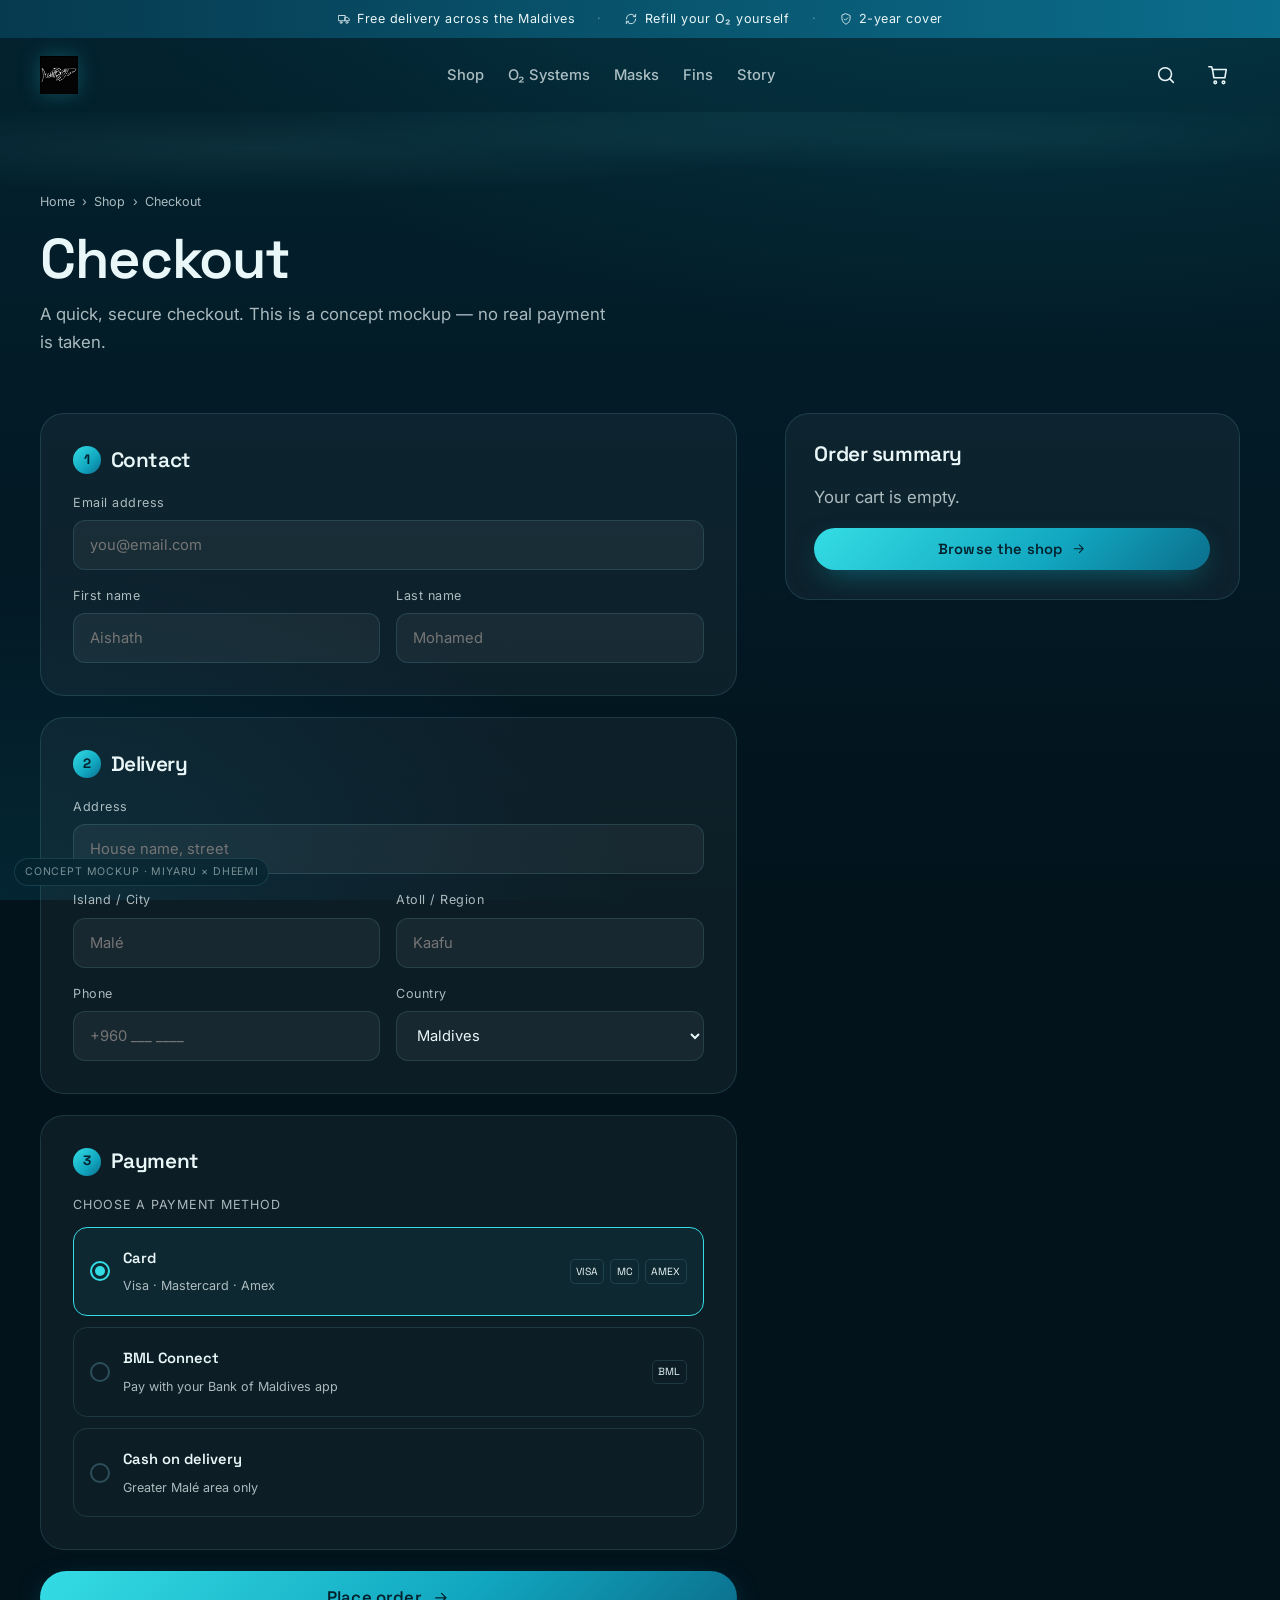
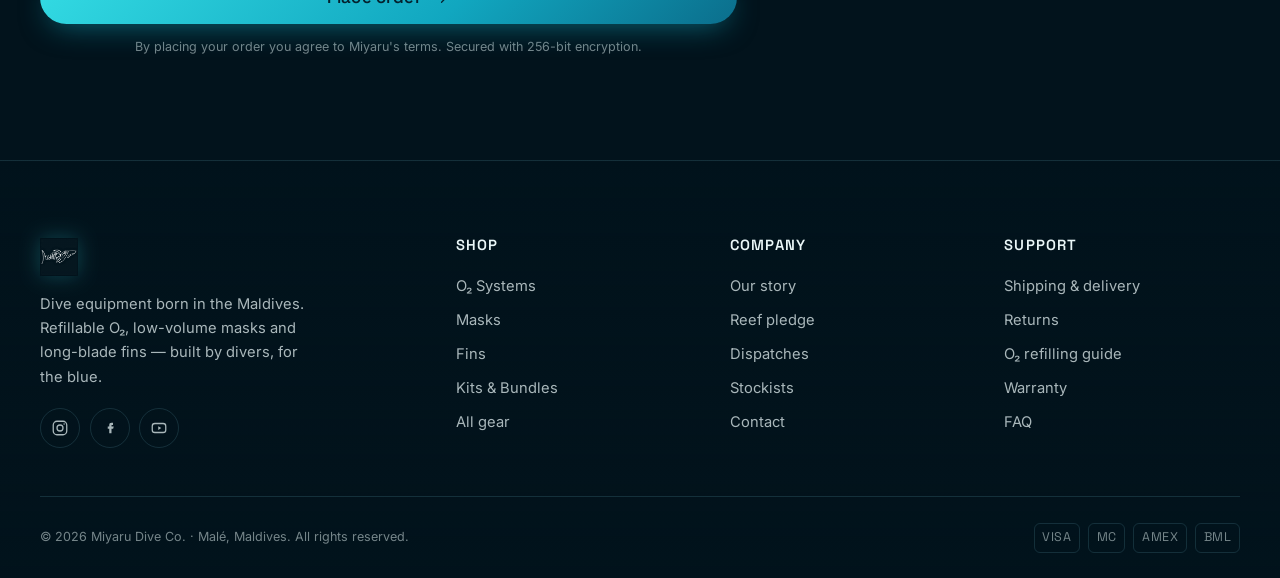
==== commit f6197a5b: "Apply multi-agent review fixes (a11y, content, design, cross-browser) - Distinct real-photo thumbnai" ====
--- a/checkout.html
+++ b/checkout.html
@@ -2,7 +2,7 @@
 <html lang="en">
 <head>
   <meta charset="UTF-8">
-  <meta name="viewport" content="width=device-width, initial-scale=1, viewport-fit=cover">
+  <meta name="viewport" content="width=device-width, initial-scale=1">
   <title>Checkout · Miyaru Dive Equipment</title>
   <meta name="description" content="Secure checkout for your Miyaru dive gear.">
   <meta name="theme-color" content="#02131c">
@@ -79,25 +79,26 @@
 
           <div class="co-card">
             <h3><span class="step-n">3</span> Payment</h3>
-            <div class="pay-methods" id="payMethods">
+            <fieldset class="pay-methods" id="payMethods">
+              <legend class="pay-legend">Choose a payment method</legend>
               <label class="pay-opt active">
-                <span class="radio"></span>
+                <input class="sr-radio" type="radio" name="pay" value="card" checked>
+                <span class="radio" aria-hidden="true"></span>
                 <span><span class="p-label">Card</span><br><span class="p-sub">Visa · Mastercard · Amex</span></span>
-                <input type="radio" name="pay" value="card" checked hidden>
                 <span class="p-icons"><span>VISA</span><span>MC</span><span>AMEX</span></span>
               </label>
               <label class="pay-opt">
-                <span class="radio"></span>
+                <input class="sr-radio" type="radio" name="pay" value="bml">
+                <span class="radio" aria-hidden="true"></span>
                 <span><span class="p-label">BML Connect</span><br><span class="p-sub">Pay with your Bank of Maldives app</span></span>
-                <input type="radio" name="pay" value="bml" hidden>
                 <span class="p-icons"><span>BML</span></span>
               </label>
               <label class="pay-opt">
-                <span class="radio"></span>
+                <input class="sr-radio" type="radio" name="pay" value="cod">
+                <span class="radio" aria-hidden="true"></span>
                 <span><span class="p-label">Cash on delivery</span><br><span class="p-sub">Greater Malé area only</span></span>
-                <input type="radio" name="pay" value="cod" hidden>
               </label>
-            </div>
+            </fieldset>
           </div>
 
           <button class="btn btn-lg btn-block" type="submit" style="margin-top:1.3rem">
--- a/css/styles.css
+++ b/css/styles.css
@@ -273,6 +273,7 @@
   color: var(--foam);
   border: 1px solid var(--line-strong);
   box-shadow: none;
+  -webkit-backdrop-filter: blur(6px);
   backdrop-filter: blur(6px);
 }
 .btn-ghost:hover {
@@ -334,7 +335,7 @@
   background: var(--aqua);
   box-shadow: 0 6px 18px -6px rgba(52, 220, 228, 0.7);
 }
-.badge.coral { background: var(--coral); color: #fff; box-shadow: 0 6px 18px -6px rgba(255, 111, 94, 0.7); }
+.badge.coral { background: var(--coral); color: #2a0a05; box-shadow: 0 6px 18px -6px rgba(255, 111, 94, 0.7); }
 .badge.sand  { background: var(--sand); color: #4a3e22; }
 
 /* ---------- 06 Ambient ocean effects ---------- */
@@ -550,12 +551,15 @@
 body.nav-open .hamburger span:nth-child(1) { transform: translateY(7px) rotate(45deg); }
 body.nav-open .hamburger span:nth-child(2) { opacity: 0; }
 body.nav-open .hamburger span:nth-child(3) { transform: translateY(-7px) rotate(-45deg); }
+/* Keep the toggle (and brand) clickable above the full-bleed overlay */
+body.nav-open .site-header { z-index: 66; }
+body.nav-open #navToggle { position: relative; z-index: 67; }
 
 /* Mobile nav overlay */
 .nav-overlay {
   position: fixed;
   inset: 0;
-  z-index: 45;
+  z-index: 65;
   background: linear-gradient(180deg, rgba(2,19,28,0.98), rgba(4,33,46,0.98));
   backdrop-filter: blur(14px);
   -webkit-backdrop-filter: blur(14px);
@@ -602,6 +606,7 @@
 .hero {
   position: relative;
   min-height: min(92vh, 880px);
+  min-height: min(92dvh, 880px);
   display: flex;
   align-items: center;
   overflow: hidden;
@@ -790,6 +795,7 @@
 .product-card .p-media img {
   width: 100%; height: 100%;
   object-fit: cover;
+  object-position: center 42%;
   transition: transform 0.8s var(--ease);
 }
 .product-card:hover .p-media img { transform: scale(1.06); }
@@ -994,6 +1000,7 @@
 .backdrop {
   position: fixed; inset: 0; z-index: 70;
   background: rgba(1, 12, 18, 0.6);
+  -webkit-backdrop-filter: blur(4px);
   backdrop-filter: blur(4px);
   opacity: 0; visibility: hidden;
   transition: opacity 0.4s var(--ease), visibility 0.4s;
@@ -1010,9 +1017,10 @@
   border-left: 1px solid var(--line-strong);
   box-shadow: var(--shadow-l);
   transform: translateX(100%);
-  transition: transform 0.45s var(--ease);
-}
-.cart-drawer.open { transform: translateX(0); }
+  visibility: hidden;
+  transition: transform 0.45s var(--ease), visibility 0.45s;
+}
+.cart-drawer.open { transform: translateX(0); visibility: visible; }
 .cart-head { display: flex; align-items: center; justify-content: space-between; padding: 1.2rem 1.3rem; border-bottom: 1px solid var(--line); }
 .cart-head h3 { font-size: var(--fs-md); display: flex; align-items: center; gap: 0.5rem; }
 .cart-head .c-close { width: 40px; height: 40px; border-radius: 50%; display: grid; place-items: center; transition: background 0.25s ease; }
@@ -1031,6 +1039,7 @@
   overflow: hidden; margin-top: 0.4rem;
 }
 .qty button { width: 28px; height: 28px; display: grid; place-items: center; color: var(--text-soft); transition: background 0.2s ease, color 0.2s ease; }
+.cart-line .qty button { width: 36px; height: 36px; }
 .qty button:hover { background: var(--card-2); color: var(--foam); }
 .qty span { min-width: 26px; text-align: center; font-size: var(--fs-sm); font-variant-numeric: tabular-nums; }
 .cl-remove { font-size: var(--fs-xs); color: var(--text-faint); text-align: right; margin-top: 0.3rem; transition: color 0.2s ease; }
@@ -1048,6 +1057,7 @@
   padding: 0.85rem 1.2rem;
   border-radius: 100px;
   background: rgba(5, 36, 48, 0.92);
+  -webkit-backdrop-filter: blur(10px);
   backdrop-filter: blur(10px);
   border: 1px solid var(--line-strong);
   box-shadow: var(--shadow);
@@ -1120,7 +1130,7 @@
   background: linear-gradient(160deg, #07303f, #041b26);
   border: 1px solid var(--line);
 }
-.pdp-main img { width: 100%; height: 100%; object-fit: cover; }
+.pdp-main img { width: 100%; height: 100%; object-fit: cover; object-position: center 42%; }
 .pdp-thumbs { display: flex; gap: 0.6rem; }
 .pdp-thumbs button {
   width: 72px; height: 80px;
@@ -1186,14 +1196,20 @@
 }
 .form-field input:focus, .form-field select:focus { outline: none; border-color: var(--aqua); background: rgba(52,220,228,0.06); }
 .form-field select option { background: #052430; }
-.pay-methods { display: flex; flex-direction: column; gap: 0.7rem; }
-.pay-opt { display: flex; align-items: center; gap: 0.8rem; padding: 1rem; border: 1.5px solid var(--line); border-radius: 14px; cursor: pointer; transition: all 0.25s ease; flex-wrap: wrap; }
+.pay-methods { display: flex; flex-direction: column; gap: 0.7rem; border: 0; padding: 0; margin: 0; min-width: 0; }
+.pay-legend { font-size: var(--fs-xs); letter-spacing: 0.06em; text-transform: uppercase; color: var(--text-soft); padding: 0; margin-bottom: 0.7rem; }
+.pay-opt { display: flex; align-items: center; gap: 0.8rem; padding: 1rem; border: 1.5px solid var(--line); border-radius: 14px; cursor: pointer; transition: border-color 0.25s ease, background 0.25s ease; flex-wrap: wrap; position: relative; }
 .pay-opt > span:not(.radio):not(.p-icons) { flex: 1 1 auto; min-width: 0; }
+.pay-opt input.sr-radio { position: absolute; opacity: 0; width: 1px; height: 1px; margin: 0; pointer-events: none; }
 .pay-opt:hover { border-color: var(--line-strong); }
-.pay-opt.active { border-color: var(--aqua); background: rgba(52,220,228,0.06); }
+.pay-opt.active,
+.pay-opt:has(input:checked) { border-color: var(--aqua); background: rgba(52,220,228,0.06); }
+.pay-opt:has(input:focus-visible) { outline: 2px solid var(--aqua); outline-offset: 2px; }
 .pay-opt .radio { width: 20px; height: 20px; border-radius: 50%; border: 2px solid var(--line-strong); flex-shrink: 0; display: grid; place-items: center; }
-.pay-opt.active .radio { border-color: var(--aqua); }
-.pay-opt.active .radio::after { content: ""; width: 10px; height: 10px; border-radius: 50%; background: var(--aqua); }
+.pay-opt.active .radio,
+.pay-opt:has(input:checked) .radio { border-color: var(--aqua); }
+.pay-opt.active .radio::after,
+.pay-opt:has(input:checked) .radio::after { content: ""; width: 10px; height: 10px; border-radius: 50%; background: var(--aqua); }
 .pay-opt .p-label { font-family: var(--font-display); font-weight: 600; font-size: var(--fs-sm); }
 .pay-opt .p-sub { font-size: var(--fs-xs); color: var(--text-soft); }
 .pay-opt .p-icons { margin-left: auto; display: flex; gap: 0.4rem; }
@@ -1259,6 +1275,8 @@
   border-radius: 100px;
   padding: 0.4em 0.9em;
   pointer-events: none;
+  -webkit-backdrop-filter: blur(8px);
+  backdrop-filter: blur(8px);
 }
 
 @media (prefers-reduced-motion: reduce) {
